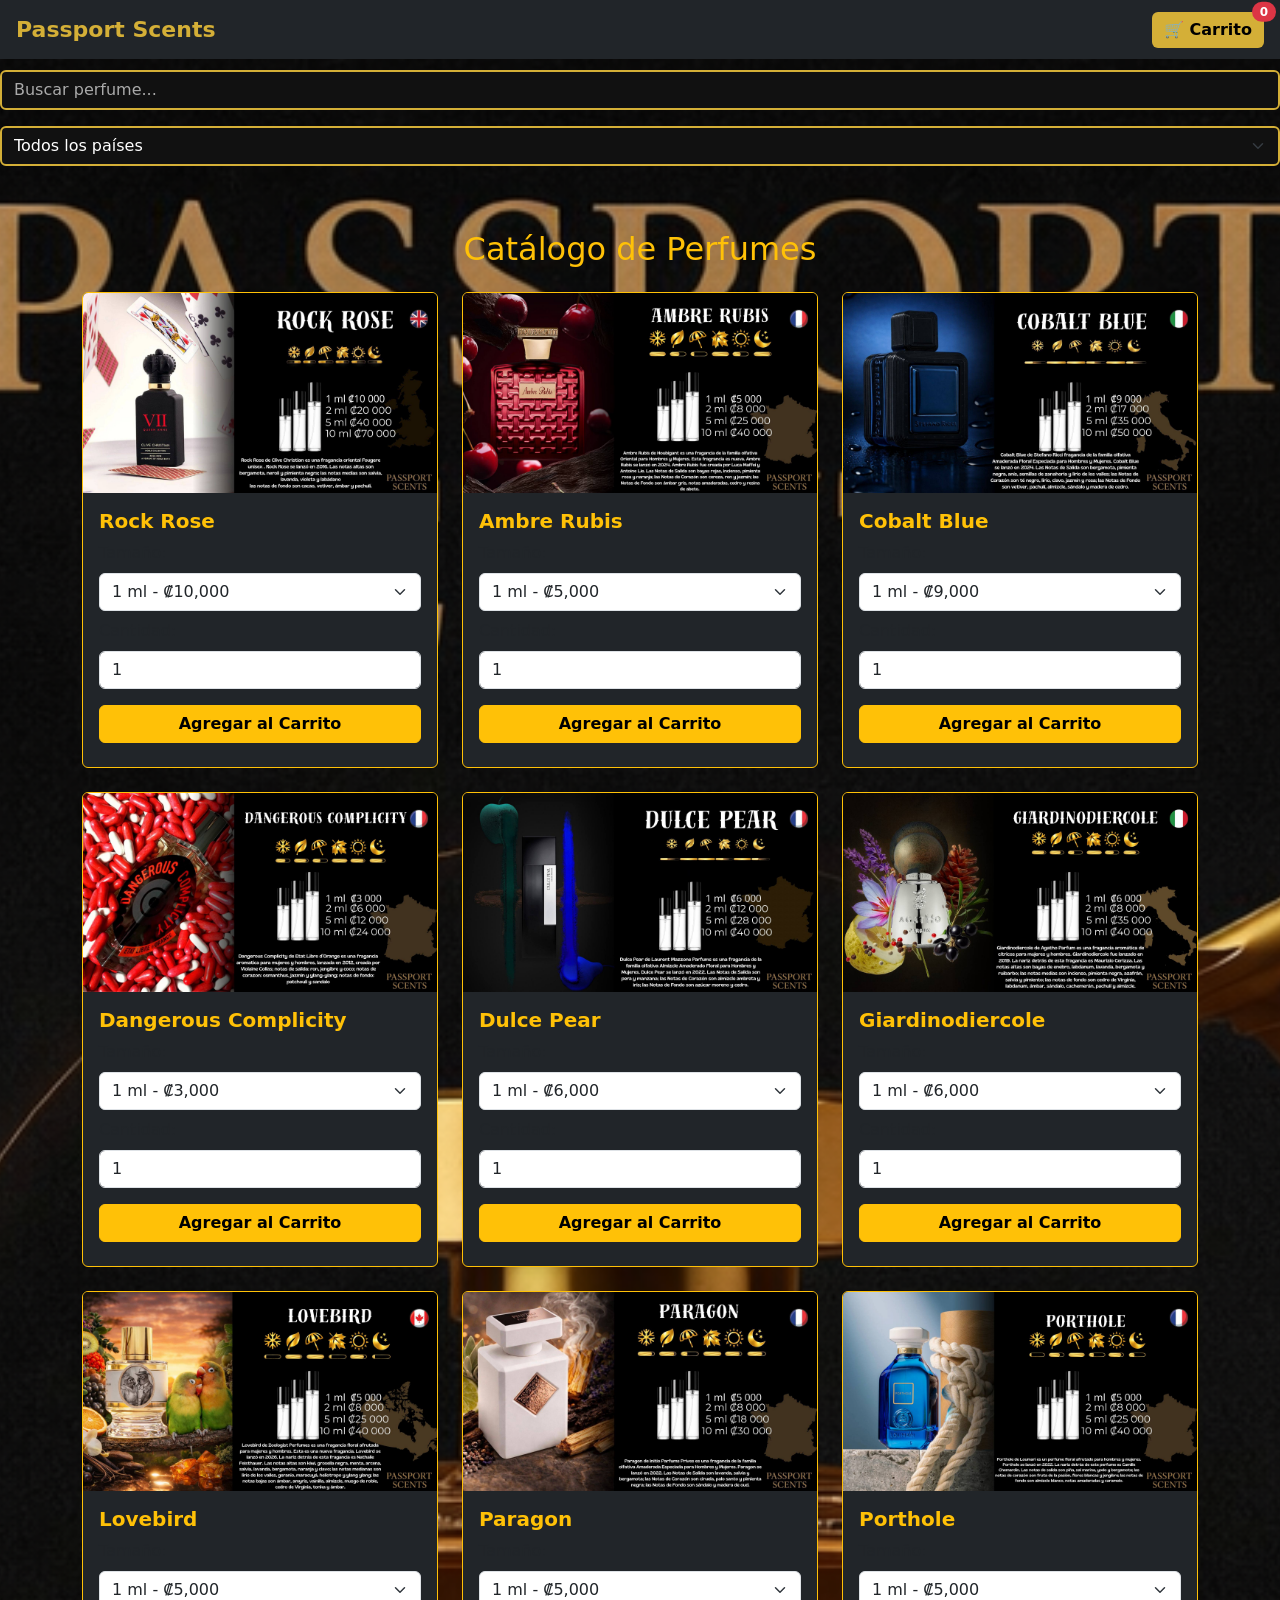
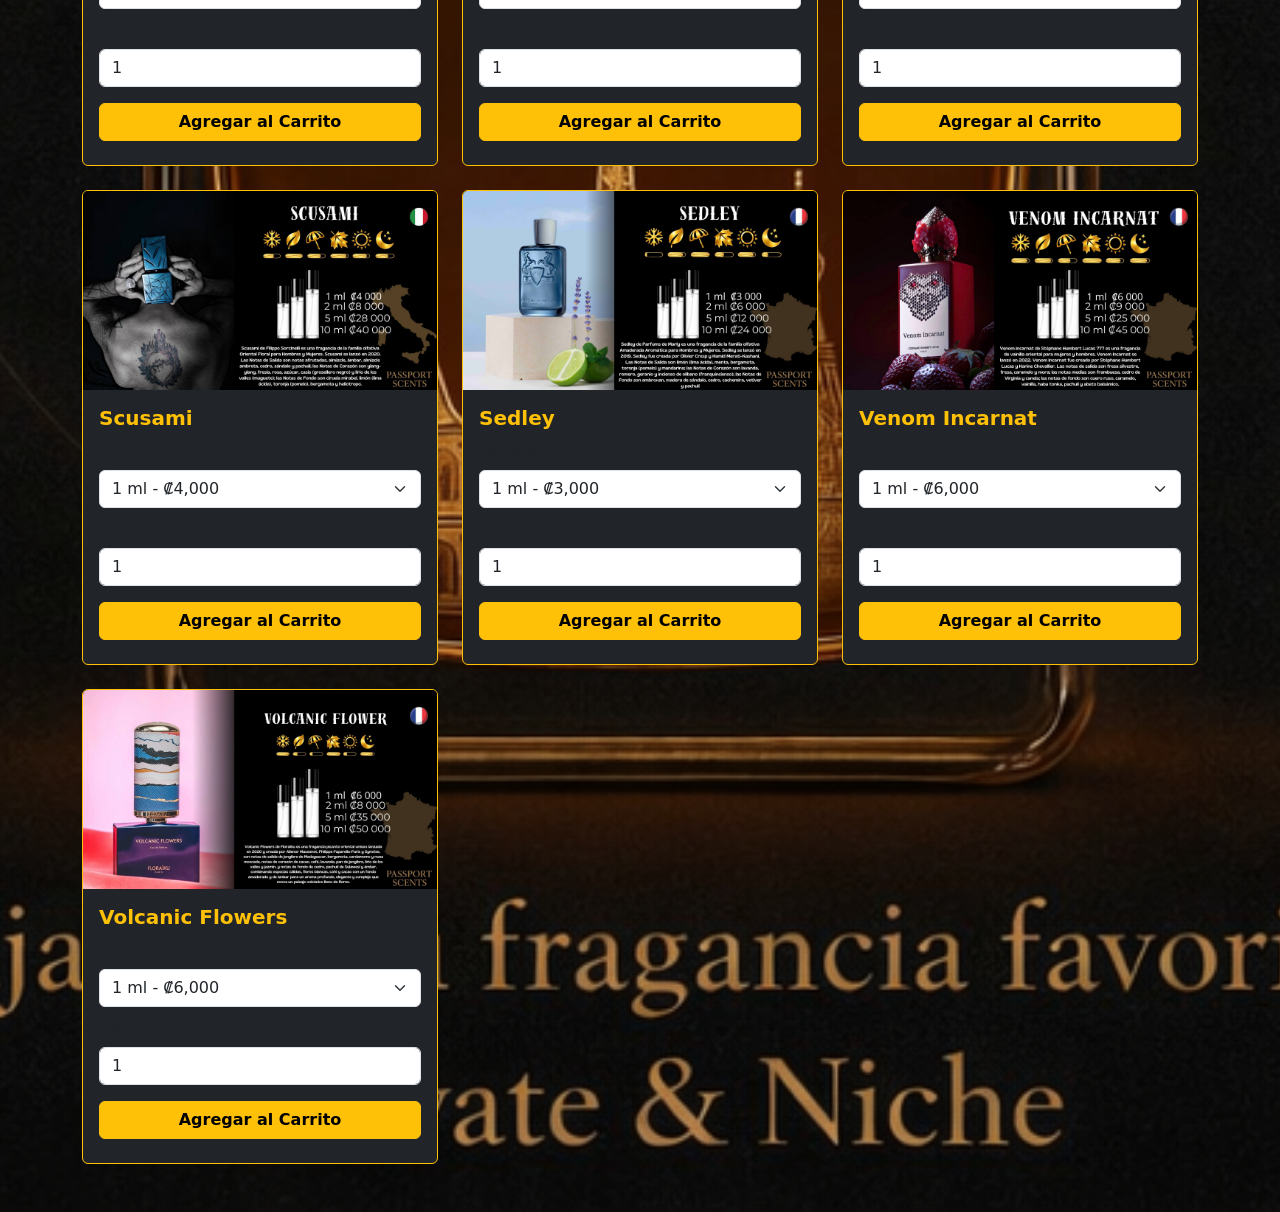
==== views/catalogo.html @ e74102a9 "Actualizacion para verificar funcionalidad" ====
<!DOCTYPE html>
<html lang="es">
<head>
  <meta charset="UTF-8">
  <meta name="viewport" content="width=device-width, initial-scale=1.0">
  <title>Catálogo - Passport Scents</title>
  <link href="https://cdn.jsdelivr.net/npm/bootstrap@5.3.2/dist/css/bootstrap.min.css" rel="stylesheet">
  <link rel="stylesheet" href="../res/css/style.css">
</head>
<body class="bg-dark text-light">

  <!-- Navbar -->
<nav class="navbar navbar-dark bg-dark fixed-top px-3">
  <a class="navbar-brand text-gold-catalogo fw-bold" href="..//index.html">Passport Scents</a>
  <a href="carrito.html" id="btnCarrito" 
   class="btn btn-gold position-relative">
  🛒 <span>Carrito</span>
  <span id="contadorCarrito" 
        class="position-absolute top-0 start-100 translate-middle badge rounded-pill bg-danger">
    0
  </span>
</a>
</nav>
<div style="margin-top:70px"></div>

<!-- Espacio para que el nav no tape el contenido -->
<div style="margin-top:70px"></div>

<!-- Espacio para que el nav no tape el contenido -->
<div style="margin-top:70px"></div>

<!-- Barra de búsqueda -->
<input type="text" id="buscador" class="form-control mb-3" placeholder="Buscar perfume...">

<!-- Selector de país -->
<select id="filtroPais" class="form-select mb-3">
  <option value="todos">Todos los países</option>
  <option value="Francia">Francia</option>
  <option value="Italia">Italia</option>
  <option value="Canadá">Canadá</option>
  <option value="Reino Unido">Reino Unido</option>
</select>

  <!-- Catálogo -->
  <div class="container py-5">
    <h2 class="text-center text-warning mb-4">Catálogo de Perfumes</h2>
    <div class="row g-4">

      <!-- Rock Rose -->

     <div class="col-12 col-md-6 col-lg-4">
  <div class="card bg-dark border-warning h-100"
       data-nombre="Rock Rose"
       data-pais="Reino Unido"
       data-notas="Oriental Fougere">

    <!-- Imagen clickeable -->
    <img src="../img/detallada/Rock Rose.jpg" 
         class="card-img-top cursor-pointer" 
         alt="Rock Rose"
         data-bs-toggle="modal" 
         data-bs-target="#imagenModal1">

    <div class="card-body">
      <h5 class="card-title text-warning fw-bold">Rock Rose</h5>

      <!-- Ficha rápida -->
      <label for="sizerockrose" class="form-label">Tamaño:</label>
      <select id="sizerockrose" class="form-select mb-2">
      <option value="1ml">1 ml - ₡10,000</option>
      <option value="2ml">2 ml - ₡20,000</option>
      <option value="5ml">5 ml - ₡40,000</option>
      <option value="10ml">10 ml - ₡70,000</option>
    </select>

    <label for="cantidadrockrose" class="form-label">Cantidad:</label>
    <input type="number" id="cantidadrockrose" class="form-control mb-3" min="1" value="1">

    <button class="btn btn-warning w-100 fw-bold mb-2" onclick="agregarAlCarrito('Rock Rose', this)">
      Agregar al Carrito
    </button>

    </div>
  </div>
</div>

<!-- Modal fullscreen solo con imagen -->
<div class="modal fade" id="imagenModal1" tabindex="-1">
  <div class="modal-dialog modal-fullscreen">
    <div class="modal-content bg-dark">
      <div class="modal-body p-0 d-flex justify-content-center align-items-center">
        <img src="../img/detallada/Rock Rose.jpg" class="img-fluid fullscreen-img" alt="Rock Rose">
      </div>
      <button type="button" class="btn-close btn-close-white position-absolute top-0 end-0 m-3" data-bs-dismiss="modal"></button>
    </div>
  </div>
</div>


<!-- Ambre Rubis -->
    <div class="col-12 col-md-6 col-lg-4">
  <div class="card bg-dark border-warning h-100"
       data-nombre="Ambre Rubis"
       data-pais="Francia"
       data-notas="Oriental">

    <!-- Imagen clickeable -->
    <img src="../img/detallada/Amber Rubis.jpg" 
         class="card-img-top cursor-pointer" 
         alt="Ambre Rubis"
         data-bs-toggle="modal" 
         data-bs-target="#imagenModal2">

    <div class="card-body">
      <h5 class="card-title text-warning fw-bold">Ambre Rubis</h5>

      <!-- Ficha rápida -->
      <label for="sizeambrerubis" class="form-label">Tamaño:</label>
      <select id="sizeambrerubis" class="form-select mb-2">
        <option value="1ml">1 ml - ₡5,000</option>
        <option value="2ml">2 ml - ₡8,000</option>
        <option value="5ml">5 ml - ₡25,000</option>
        <option value="10ml">10 ml - ₡40,000</option>
      </select>

      <label for="cantidadambrerubis" class="form-label">Cantidad:</label>
      <input type="number" id="cantidadambrerubis" class="form-control mb-3" min="1" value="1">

      <button class="btn btn-warning w-100 fw-bold mb-2" onclick="agregarAlCarrito('Ambre Rubis', this)">
        Agregar al Carrito
      </button>
    </div>
  </div>
</div>

<!-- Modal fullscreen solo con imagen -->
<div class="modal fade" id="imagenModal2" tabindex="-1">
  <div class="modal-dialog modal-fullscreen">
    <div class="modal-content bg-dark">
      <div class="modal-body p-0 d-flex justify-content-center align-items-center">
        <img src="../img/detallada/Amber Rubis.jpg" class="img-fluid fullscreen-img" alt="Ambre Rubis">
      </div>
      <button type="button" class="btn-close btn-close-white position-absolute top-0 end-0 m-3" data-bs-dismiss="modal"></button>
    </div>
  </div>
</div>

<!-- Cobalt Blue -->
<div class="col-12 col-md-6 col-lg-4">
  <div class="card bg-dark border-warning h-100"
       data-nombre="Cobalt Blue"
       data-pais="Italia"
       data-notas="Amaderada Floral Especiada">

    <!-- Imagen clickeable -->
    <img src="..//img/detallada/Cobalt Blue.jpg" 
         class="card-img-top cursor-pointer" 
         alt="Cobalt Blue"
         data-bs-toggle="modal" 
         data-bs-target="#imagenModal3">

    <div class="card-body">
      <h5 class="card-title text-warning fw-bold">Cobalt Blue</h5>

      <!-- Ficha rápida -->
      <label for="sizecobaltblue" class="form-label">Tamaño:</label>
      <select id="sizecobaltblue" class="form-select mb-2">
        <option value="1ml">1 ml - ₡9,000</option>
        <option value="2ml">2 ml - ₡17,000</option>
        <option value="5ml">5 ml - ₡35,000</option>
        <option value="10ml">10 ml - ₡50,000</option>
      </select>

      <label for="cantidadcobaltblue" class="form-label">Cantidad:</label>
      <input type="number" id="cantidadcobaltblue" class="form-control mb-3" min="1" value="1">

      <button class="btn btn-warning w-100 fw-bold mb-2" onclick="agregarAlCarrito('Cobalt Blue', this)">
        Agregar al Carrito
      </button>
    </div>
  </div>
</div>

<!-- Modal fullscreen solo con imagen -->
<div class="modal fade" id="imagenModal3" tabindex="-1">
  <div class="modal-dialog modal-fullscreen">
    <div class="modal-content bg-dark">
      <div class="modal-body p-0 d-flex justify-content-center align-items-center">
        <img src="..//img/detallada/Cobalt Blue.jpg" class="img-fluid fullscreen-img" alt="Cobalt Blue">
      </div>
      <button type="button" class="btn-close btn-close-white position-absolute top-0 end-0 m-3" data-bs-dismiss="modal"></button>
    </div>
  </div>
</div>

<!-- Dangerous -->
<div class="col-12 col-md-6 col-lg-4">
  <div class="card bg-dark border-warning h-100"
       data-nombre="Dangerous Complicity"
       data-pais="Francia"
       data-notas="Aromática">

    <!-- Imagen clickeable -->
    <img src="..//img/detallada/Dangerous Complicity.jpg" 
         class="card-img-top cursor-pointer" 
         alt="Dangerous Complicity"
         data-bs-toggle="modal" 
         data-bs-target="#imagenModal4">

    <div class="card-body">
      <h5 class="card-title text-warning fw-bold">Dangerous Complicity</h5>

      <!-- Ficha rápida -->
      <label for="sizedangerouscomplicity" class="form-label">Tamaño:</label>
      <select id="sizedangerouscomplicity" class="form-select mb-2">
        <option value="1ml">1 ml - ₡3,000</option>
        <option value="2ml">2 ml - ₡6,000</option>
        <option value="5ml">5 ml - ₡12,000</option>
        <option value="10ml">10 ml - ₡24,000</option>
      </select>

      <label for="cantidaddangerouscomplicity" class="form-label">Cantidad:</label>
      <input type="number" id="cantidaddangerouscomplicity" class="form-control mb-3" min="1" value="1">

      <button class="btn btn-warning w-100 fw-bold mb-2" onclick="agregarAlCarrito('Dangerous Complicity', this)">
        Agregar al Carrito
      </button>
    </div>
  </div>
</div>

<!-- Modal fullscreen solo con imagen -->
<div class="modal fade" id="imagenModal4" tabindex="-1">
  <div class="modal-dialog modal-fullscreen">
    <div class="modal-content bg-dark">
      <div class="modal-body p-0 d-flex justify-content-center align-items-center">
        <img src="..//img/detallada/Dangerous Complicity.jpg" class="img-fluid fullscreen-img" alt="Dangerous Complicity">
      </div>
      <button type="button" class="btn-close btn-close-white position-absolute top-0 end-0 m-3" data-bs-dismiss="modal"></button>
    </div>
  </div>
</div>

<!-- Dulce Pear -->

  <div class="col-12 col-md-6 col-lg-4">
  <div class="card bg-dark border-warning h-100"
       data-nombre="Dulce Pear"
       data-pais="Francia"
       data-notas="Almizcle Amaderado Floral">

    <!-- Imagen clickeable -->
    <img src="..//img/detallada/Dulce Pear.jpg" 
         class="card-img-top cursor-pointer" 
         alt="Dulce Pear"
         data-bs-toggle="modal" 
         data-bs-target="#imagenModal5">

    <div class="card-body">
      <h5 class="card-title text-warning fw-bold">Dulce Pear</h5>

      <!-- Ficha rápida -->
      <label for="sizedulcepear" class="form-label">Tamaño:</label>
      <select id="sizedulcepear" class="form-select mb-2">
        <option value="1ml">1 ml - ₡6,000</option>
        <option value="2ml">2 ml - ₡12,000</option>
        <option value="5ml">5 ml - ₡28,000</option>
        <option value="10ml">10 ml - ₡40,000</option>
      </select>

      <label for="cantidaddulcepear" class="form-label">Cantidad:</label>
      <input type="number" id="cantidaddulcepear" class="form-control mb-3" min="1" value="1">

      <button class="btn btn-warning w-100 fw-bold mb-2" onclick="agregarAlCarrito('Dulce Pear', this)">
        Agregar al Carrito
      </button>
    </div>
  </div>
</div>

<!-- Modal fullscreen solo con imagen -->
<div class="modal fade" id="imagenModal5" tabindex="-1">
  <div class="modal-dialog modal-fullscreen">
    <div class="modal-content bg-dark">
      <div class="modal-body p-0 d-flex justify-content-center align-items-center">
        <img src="..//img/detallada/Dulce Pear.jpg" class="img-fluid fullscreen-img" alt="Dulce Pear">
      </div>
      <button type="button" class="btn-close btn-close-white position-absolute top-0 end-0 m-3" data-bs-dismiss="modal"></button>
    </div>
  </div>
</div>

<!-- Giardinodiercole -->

<div class="col-12 col-md-6 col-lg-4">
  <div class="card bg-dark border-warning h-100"
       data-nombre="Giardinodiercole"
       data-pais="Italia"
       data-notas="Aromática Cítrica">

    <!-- Imagen clickeable -->
    <img src="..//img/detallada/Giardinodiercole.jpg" 
         class="card-img-top cursor-pointer" 
         alt="Giardinodiercole"
         data-bs-toggle="modal" 
         data-bs-target="#imagenModal6">

    <div class="card-body">
      <h5 class="card-title text-warning fw-bold">Giardinodiercole</h5>

      <!-- Ficha rápida -->
      <label for="sizegiardinodiercole" class="form-label">Tamaño:</label>
      <select id="sizegiardinodiercole" class="form-select mb-2">
        <option value="1ml">1 ml - ₡6,000</option>
        <option value="2ml">2 ml - ₡8,000</option>
        <option value="5ml">5 ml - ₡35,000</option>
        <option value="10ml">10 ml - ₡40,000</option>
      </select>

      <label for="cantidadgiardinodiercole" class="form-label">Cantidad:</label>
      <input type="number" id="cantidadgiardinodiercole" class="form-control mb-3" min="1" value="1">

      <button class="btn btn-warning w-100 fw-bold mb-2" onclick="agregarAlCarrito('Giardinodiercole', this)">
        Agregar al Carrito
      </button>
    </div>
  </div>
</div>

<!-- Modal fullscreen solo con imagen -->
<div class="modal fade" id="imagenModal6" tabindex="-1">
  <div class="modal-dialog modal-fullscreen">
    <div class="modal-content bg-dark">
      <div class="modal-body p-0 d-flex justify-content-center align-items-center">
        <img src="..//img/detallada/Giardinodiercole.jpg" class="img-fluid fullscreen-img" alt="Giardinodiercole">
      </div>
      <button type="button" class="btn-close btn-close-white position-absolute top-0 end-0 m-3" data-bs-dismiss="modal"></button>
    </div>
  </div>
</div>


<!-- Lovebird -->
<div class="col-12 col-md-6 col-lg-4">
  <div class="card bg-dark border-warning h-100"
       data-nombre="Lovebird"
       data-pais="Canadá"
       data-notas="Floral Afrutada">

    <!-- Imagen clickeable -->
    <img src="../img/detallada/Lovebird.jpg" 
         class="card-img-top cursor-pointer" 
         alt="Lovebird"
         data-bs-toggle="modal" 
         data-bs-target="#imagenModal7">

    <div class="card-body">
      <h5 class="card-title text-warning fw-bold">Lovebird</h5>

      <!-- Ficha rápida -->
      <label for="sizelovebird" class="form-label">Tamaño:</label>
      <select id="sizelovebird" class="form-select mb-2">
        <option value="1ml">1 ml - ₡5,000</option>
        <option value="2ml">2 ml - ₡8,000</option>
        <option value="5ml">5 ml - ₡25,000</option>
        <option value="10ml">10 ml - ₡40,000</option>
      </select>

      <label for="cantidadlovebird" class="form-label">Cantidad:</label>
      <input type="number" id="cantidadlovebird" class="form-control mb-3" min="1" value="1">

      <button class="btn btn-warning w-100 fw-bold mb-2" onclick="agregarAlCarrito('Lovebird', this)">
        Agregar al Carrito
      </button>
    </div>
  </div>
</div>

<!-- Modal fullscreen solo con imagen -->
<div class="modal fade" id="imagenModal7" tabindex="-1">
  <div class="modal-dialog modal-fullscreen">
    <div class="modal-content bg-dark">
      <div class="modal-body p-0 d-flex justify-content-center align-items-center">
        <img src="../img/detallada/Lovebird.jpg" class="img-fluid fullscreen-img" alt="Lovebird">
      </div>
      <button type="button" class="btn-close btn-close-white position-absolute top-0 end-0 m-3" data-bs-dismiss="modal"></button>
    </div>
  </div>
</div>

<!-- Paragon -->

<div class="col-12 col-md-6 col-lg-4">
  <div class="card bg-dark border-warning h-100"
       data-nombre="Paragon"
       data-pais="Francia"
       data-notas="Amaderada Especiada">

    <!-- Imagen clickeable -->
    <img src="../img/detallada/Paragon.jpg" 
         class="card-img-top cursor-pointer" 
         alt="Paragon"
         data-bs-toggle="modal" 
         data-bs-target="#imagenModal8">

    <div class="card-body">
      <h5 class="card-title text-warning fw-bold">Paragon</h5>

      <!-- Ficha rápida -->
      <label for="sizeparagon" class="form-label">Tamaño:</label>
      <select id="sizeparagon" class="form-select mb-2">
        <option value="1ml">1 ml - ₡5,000</option>
        <option value="2ml">2 ml - ₡8,000</option>
        <option value="5ml">5 ml - ₡18,000</option>
        <option value="10ml">10 ml - ₡30,000</option>
      </select>

      <label for="cantidadparagon" class="form-label">Cantidad:</label>
      <input type="number" id="cantidadparagon" class="form-control mb-3" min="1" value="1">

      <button class="btn btn-warning w-100 fw-bold mb-2" onclick="agregarAlCarrito('Paragon', this)">
        Agregar al Carrito
      </button>
    </div>
  </div>
</div>

<!-- Modal fullscreen solo con imagen -->
<div class="modal fade" id="imagenModal8" tabindex="-1">
  <div class="modal-dialog modal-fullscreen">
    <div class="modal-content bg-dark">
      <div class="modal-body p-0 d-flex justify-content-center align-items-center">
        <img src="../img/detallada/Paragon.jpg" class="img-fluid fullscreen-img" alt="Paragon">
      </div>
      <button type="button" class="btn-close btn-close-white position-absolute top-0 end-0 m-3" data-bs-dismiss="modal"></button>
    </div>
  </div>
</div>

<!-- Porthole -->
<div class="col-12 col-md-6 col-lg-4">
  <div class="card bg-dark border-warning h-100"
       data-nombre="Porthole"
       data-pais="Francia"
       data-notas="Floral Afrutado">

    <!-- Imagen clickeable -->
    <img src="../img/detallada/Porthole.jpg" 
         class="card-img-top cursor-pointer" 
         alt="Porthole"
         data-bs-toggle="modal" 
         data-bs-target="#imagenModal9">

    <div class="card-body">
      <h5 class="card-title text-warning fw-bold">Porthole</h5>

      <!-- Ficha rápida -->
      <label for="sizeporthole" class="form-label">Tamaño:</label>
      <select id="sizeporthole" class="form-select mb-2">
        <option value="1ml">1 ml - ₡5,000</option>
        <option value="2ml">2 ml - ₡8,000</option>
        <option value="5ml">5 ml - ₡25,000</option>
        <option value="10ml">10 ml - ₡40,000</option>
      </select>

      <label for="cantidadporthole" class="form-label">Cantidad:</label>
      <input type="number" id="cantidadporthole" class="form-control mb-3" min="1" value="1">

      <button class="btn btn-warning w-100 fw-bold mb-2" onclick="agregarAlCarrito('Porthole', this)">
        Agregar al Carrito
      </button>
    </div>
  </div>
</div>

<!-- Modal fullscreen solo con imagen -->
<div class="modal fade" id="imagenModal9" tabindex="-1">
  <div class="modal-dialog modal-fullscreen">
    <div class="modal-content bg-dark">
      <div class="modal-body p-0 d-flex justify-content-center align-items-center">
        <img src="../img/detallada/Porthole.jpg" class="img-fluid fullscreen-img" alt="Porthole">
      </div>
      <button type="button" class="btn-close btn-close-white position-absolute top-0 end-0 m-3" data-bs-dismiss="modal"></button>
    </div>
  </div>
</div>

<!-- Scusami -->
<div class="col-12 col-md-6 col-lg-4">
  <div class="card bg-dark border-warning h-100"
       data-nombre="Scusami"
       data-pais="Italia"
       data-notas="Oriental Floral">

    <!-- Imagen clickeable -->
    <img src="../img/detallada/Scusami.jpg" 
         class="card-img-top cursor-pointer" 
         alt="Scusami"
         data-bs-toggle="modal" 
         data-bs-target="#imagenModal10">

    <div class="card-body">
      <h5 class="card-title text-warning fw-bold">Scusami</h5>

      <!-- Ficha rápida -->
      <label for="sizescusami" class="form-label">Tamaño:</label>
      <select id="sizescusami" class="form-select mb-2">
        <option value="1ml">1 ml - ₡4,000</option>
        <option value="2ml">2 ml - ₡8,000</option>
        <option value="5ml">5 ml - ₡28,000</option>
        <option value="10ml">10 ml - ₡40,000</option>
      </select>

      <label for="cantidadscusami" class="form-label">Cantidad:</label>
      <input type="number" id="cantidadscusami" class="form-control mb-3" min="1" value="1">

      <button class="btn btn-warning w-100 fw-bold mb-2" onclick="agregarAlCarrito('Scusami', this)">
        Agregar al Carrito
      </button>
    </div>
  </div>
</div>

<!-- Modal fullscreen solo con imagen -->
<div class="modal fade" id="imagenModal10" tabindex="-1">
  <div class="modal-dialog modal-fullscreen">
    <div class="modal-content bg-dark">
      <div class="modal-body p-0 d-flex justify-content-center align-items-center">
        <img src="../img/detallada/Scusami.jpg" class="img-fluid fullscreen-img" alt="Scusami">
      </div>
      <button type="button" class="btn-close btn-close-white position-absolute top-0 end-0 m-3" data-bs-dismiss="modal"></button>
    </div>
  </div>
</div>

<!-- Sedley -->
<div class="col-12 col-md-6 col-lg-4">
  <div class="card bg-dark border-warning h-100"
       data-nombre="Sedley"
       data-pais="Francia"
       data-notas="Amaderada Aromática">

    <!-- Imagen clickeable -->
    <img src="../img/detallada/Sedley.jpg" 
         class="card-img-top cursor-pointer" 
         alt="Sedley"
         data-bs-toggle="modal" 
         data-bs-target="#imagenModal11">

    <div class="card-body">
      <h5 class="card-title text-warning fw-bold">Sedley</h5>

      <!-- Ficha rápida -->
      <label for="sizesedley" class="form-label">Tamaño:</label>
      <select id="sizesedley" class="form-select mb-2">
        <option value="1ml">1 ml - ₡3,000</option>
        <option value="2ml">2 ml - ₡6,000</option>
        <option value="5ml">5 ml - ₡12,000</option>
        <option value="10ml">10 ml - ₡24,000</option>
      </select>

      <label for="cantidadsedley" class="form-label">Cantidad:</label>
      <input type="number" id="cantidadsedley" class="form-control mb-3" min="1" value="1">

      <button class="btn btn-warning w-100 fw-bold mb-2" onclick="agregarAlCarrito('Sedley', this)">
        Agregar al Carrito
      </button>
    </div>
  </div>
</div>

<!-- Modal fullscreen solo con imagen -->
<div class="modal fade" id="imagenModal11" tabindex="-1">
  <div class="modal-dialog modal-fullscreen">
    <div class="modal-content bg-dark">
      <div class="modal-body p-0 d-flex justify-content-center align-items-center">
        <img src="../img/detallada/Sedley.jpg" class="img-fluid fullscreen-img" alt="Sedley">
      </div>
      <button type="button" class="btn-close btn-close-white position-absolute top-0 end-0 m-3" data-bs-dismiss="modal"></button>
    </div>
  </div>
</div>

<!--Venom Incarnat  -->
<div class="col-12 col-md-6 col-lg-4">
  <div class="card bg-dark border-warning h-100"
       data-nombre="Venom Incarnat"
       data-pais="Francia"
       data-notas="Vainilla Oriental">

    <!-- Imagen clickeable -->
    <img src="../img/detallada/Venom Incarnat.jpg" 
         class="card-img-top cursor-pointer" 
         alt="Venom Incarnat"
         data-bs-toggle="modal" 
         data-bs-target="#imagenModal12">

    <div class="card-body">
      <h5 class="card-title text-warning fw-bold">Venom Incarnat</h5>

      <!-- Ficha rápida -->
      <label for="sizevenomincarnat" class="form-label">Tamaño:</label>
      <select id="sizevenomincarnat" class="form-select mb-2">
        <option value="1ml">1 ml - ₡6,000</option>
        <option value="2ml">2 ml - ₡9,000</option>
        <option value="5ml">5 ml - ₡25,000</option>
        <option value="10ml">10 ml - ₡45,000</option>
      </select>

      <label for="cantidadvenomincarnat" class="form-label">Cantidad:</label>
      <input type="number" id="cantidadvenomincarnat" class="form-control mb-3" min="1" value="1">

      <button class="btn btn-warning w-100 fw-bold mb-2" onclick="agregarAlCarrito('Venom Incarnat', this)">
        Agregar al Carrito
      </button>
    </div>
  </div>
</div>

<!-- Modal fullscreen solo con imagen -->
<div class="modal fade" id="imagenModal12" tabindex="-1">
  <div class="modal-dialog modal-fullscreen">
    <div class="modal-content bg-dark">
      <div class="modal-body p-0 d-flex justify-content-center align-items-center">
        <img src="../img/detallada/Venom Incarnat.jpg" class="img-fluid fullscreen-img" alt="Venom Incarnat">
      </div>
      <button type="button" class="btn-close btn-close-white position-absolute top-0 end-0 m-3" data-bs-dismiss="modal"></button>
    </div>
  </div>
</div>

<!-- Volcanic Flowers -->
<div class="col-12 col-md-6 col-lg-4">
  <div class="card bg-dark border-warning h-100"
       data-nombre="Volcanic Flowers"
       data-pais="Francia"
       data-notas="Picante Oriental">

    <!-- Imagen clickeable -->
    <img src="../img/detallada/Volcanic Flower.jpg" 
         class="card-img-top cursor-pointer" 
         alt="Volcanic Flowers"
         data-bs-toggle="modal" 
         data-bs-target="#imagenModal13">

    <div class="card-body">
      <h5 class="card-title text-warning fw-bold">Volcanic Flowers</h5>

      <!-- Ficha rápida -->
      <label for="sizevolcanicflowers" class="form-label">Tamaño:</label>
      <select id="sizevolcanicflowers" class="form-select mb-2">
        <option value="1ml">1 ml - ₡6,000</option>
        <option value="2ml">2 ml - ₡8,000</option>
        <option value="5ml">5 ml - ₡35,000</option>
        <option value="10ml">10 ml - ₡50,000</option>
      </select>

      <label for="cantidadvolcanicflowers" class="form-label">Cantidad:</label>
      <input type="number" id="cantidadvolcanicflowers" class="form-control mb-3" min="1" value="1">

      <button class="btn btn-warning w-100 fw-bold mb-2" onclick="agregarAlCarrito('Volcanic Flowers', this)">
        Agregar al Carrito
      </button>
    </div>
  </div>
</div>

<!-- Modal fullscreen solo con imagen -->
<div class="modal fade" id="imagenModal13" tabindex="-1">
  <div class="modal-dialog modal-fullscreen">
    <div class="modal-content bg-dark">
      <div class="modal-body p-0 d-flex justify-content-center align-items-center">
        <img src="../img/detallada/Volcanic Flower.jpg" class="img-fluid fullscreen-img" alt="Volcanic Flowers">
      </div>
      <button type="button" class="btn-close btn-close-white position-absolute top-0 end-0 m-3" data-bs-dismiss="modal"></button>
    </div>
  </div>
</div>



<!-- //fin de contenedor -->
    </div>
  </div>

 


  <script src="https://cdn.jsdelivr.net/npm/bootstrap@5.3.2/dist/js/bootstrap.bundle.min.js"></script>
  <script src="..//res/js/catalogo.js"></script>
  

</body>
</html>
---- res/css/style.css ----
body {
  background: url("../../img/logo_vertical.png") no-repeat center center fixed;
  background-size:cover;
  background-color: #111111f8; /* relleno elegante */
  background-attachment: scroll;
}

@media (min-width: 768px) {
  body {
    background: url("../../img/logo_ancho.png") no-repeat center center fixed;
    background-size: cover;
    background-attachment: scroll;
  }
}
.texto{
  color: #fff;
}
/* Contenedor central */
    .overlay {
      background-color: rgba(0,0,0,0.6);
      padding: 30px;
      border-radius: 12px;
      text-align: center;
      overflow: hidden;
    }

    .text-gold {
  color: #d4af37;
  font-family: 'Playfair Display', serif;
  font-size: 2.5rem;
  font-weight: 700;
  position: relative;
  display: inline-block;
  overflow: hidden; /* 🔑 asegura que el brillo quede dentro del texto */
}

.text-gold::after {
  content: "";
  position: absolute;
  top: 0;
  left: -100%;
  width: 100%;
  height: 100%;
  background: linear-gradient(120deg, transparent, rgba(255,255,255,0.6), transparent);
  animation: shine 3s infinite;
}

    @keyframes shine {
      0% { left: -100%; }
      50% { left: 100%; }
      100% { left: 100%; }
    }

    /* Botón dorado */
    .btn-gold {
      background-color: #d4af37;
      color: #000;
      font-weight: bold;
      border: none;
      transition: all 0.3s ease;
    }

    .btn-gold:hover {
      background-color: #b9972f;
      color: #fff;
      transform: scale(1.05);
    }

    /* Animación fade-in */
    @keyframes fadeIn {
      from { opacity: 0; transform: translateY(20px); }
      to { opacity: 1; transform: translateY(0); }
    }




             /*                   CATALOGO                                */


.card {
  transition: transform 0.3s ease, box-shadow 0.3s ease;
}
.card:hover {
  transform: scale(1.05);
  box-shadow: 0 0 15px #d4af37;
}
.cursor-pointer {
  cursor: pointer;
}

.fullscreen-img {
  max-width: 100%;
  max-height: 100vh;
  object-fit: contain; /* nunca se corta, se adapta */
}
.modal-content {
  background-color: #000;
}
.modal-body img {
  object-fit: contain;
  max-height: 100vh;
}

#buscador, #filtroPais {
  border: 2px solid #d4af37;
  background-color: #111;
  color: #fff;
}
#buscador::placeholder {
  color: #aaa;
}
.text-gold-catalogo{
  color: #d4af37;
  font-weight: bold;
  font-size: 22px;
}
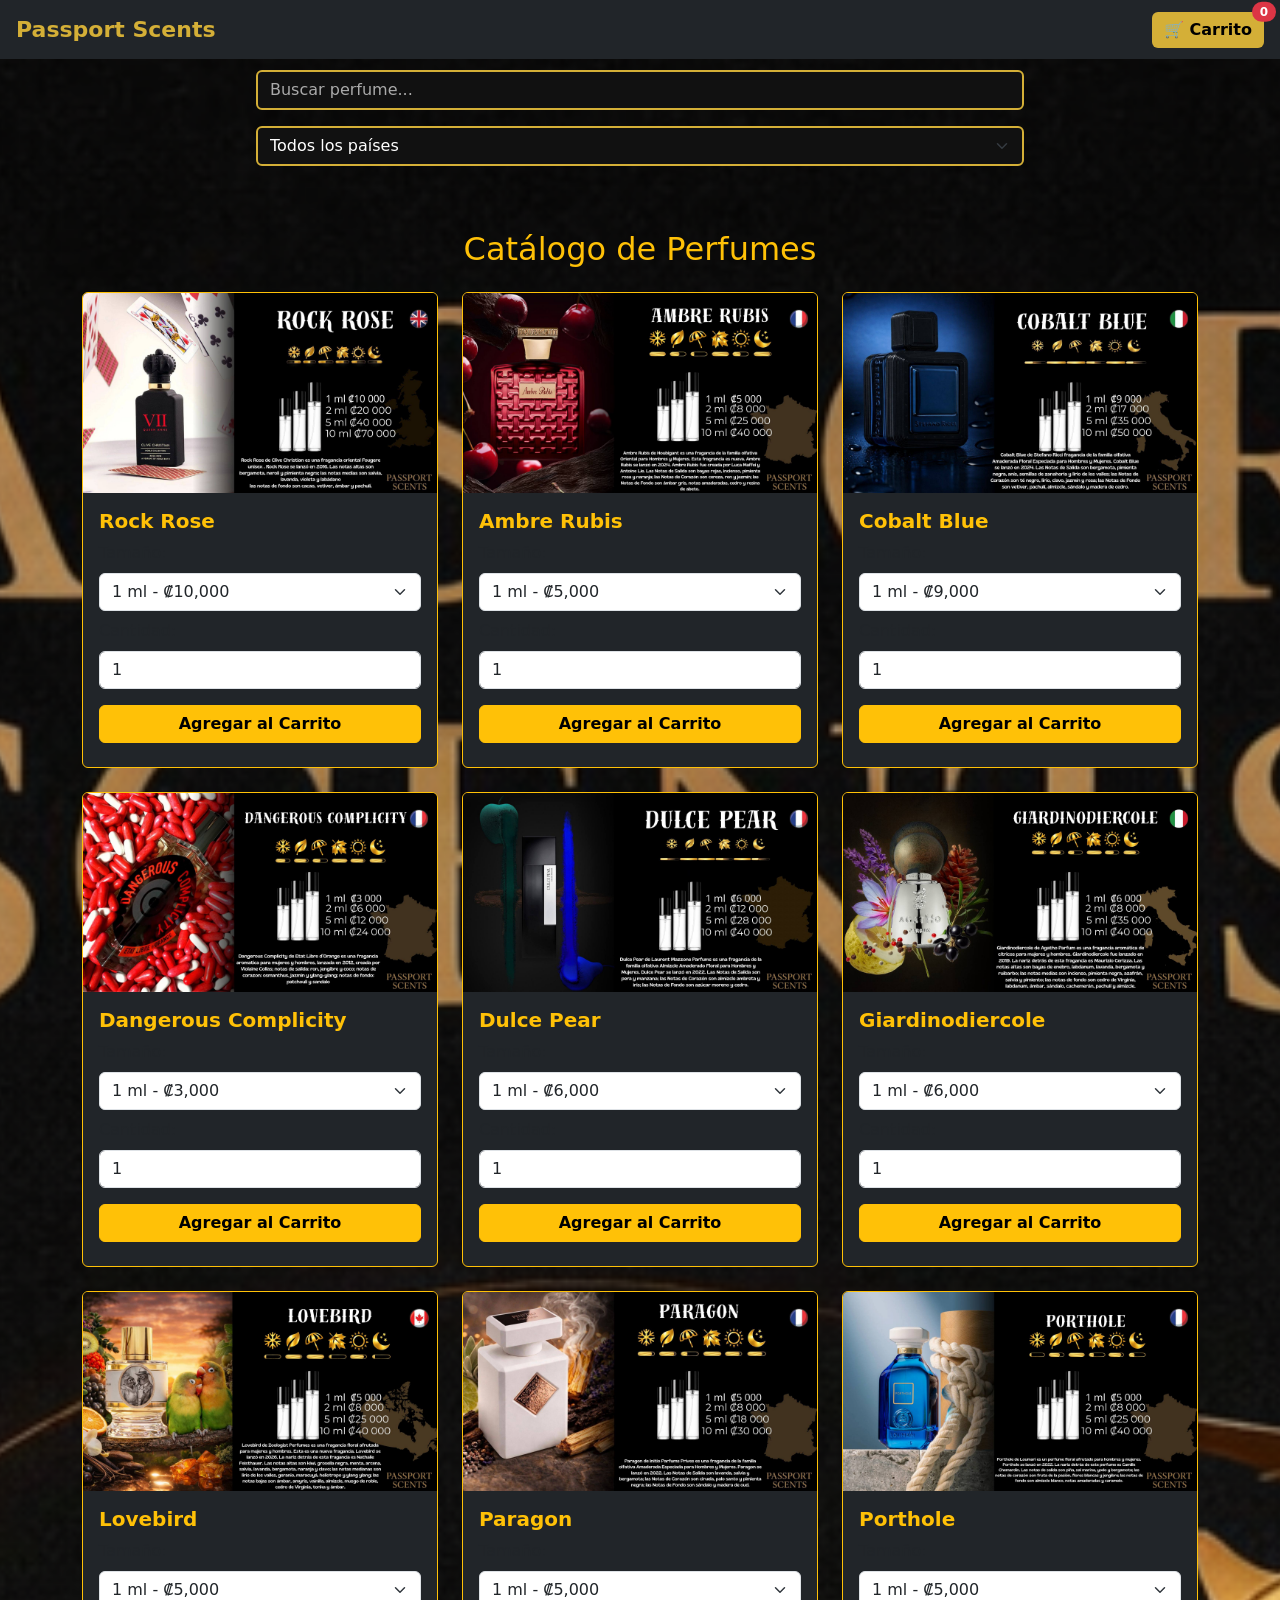
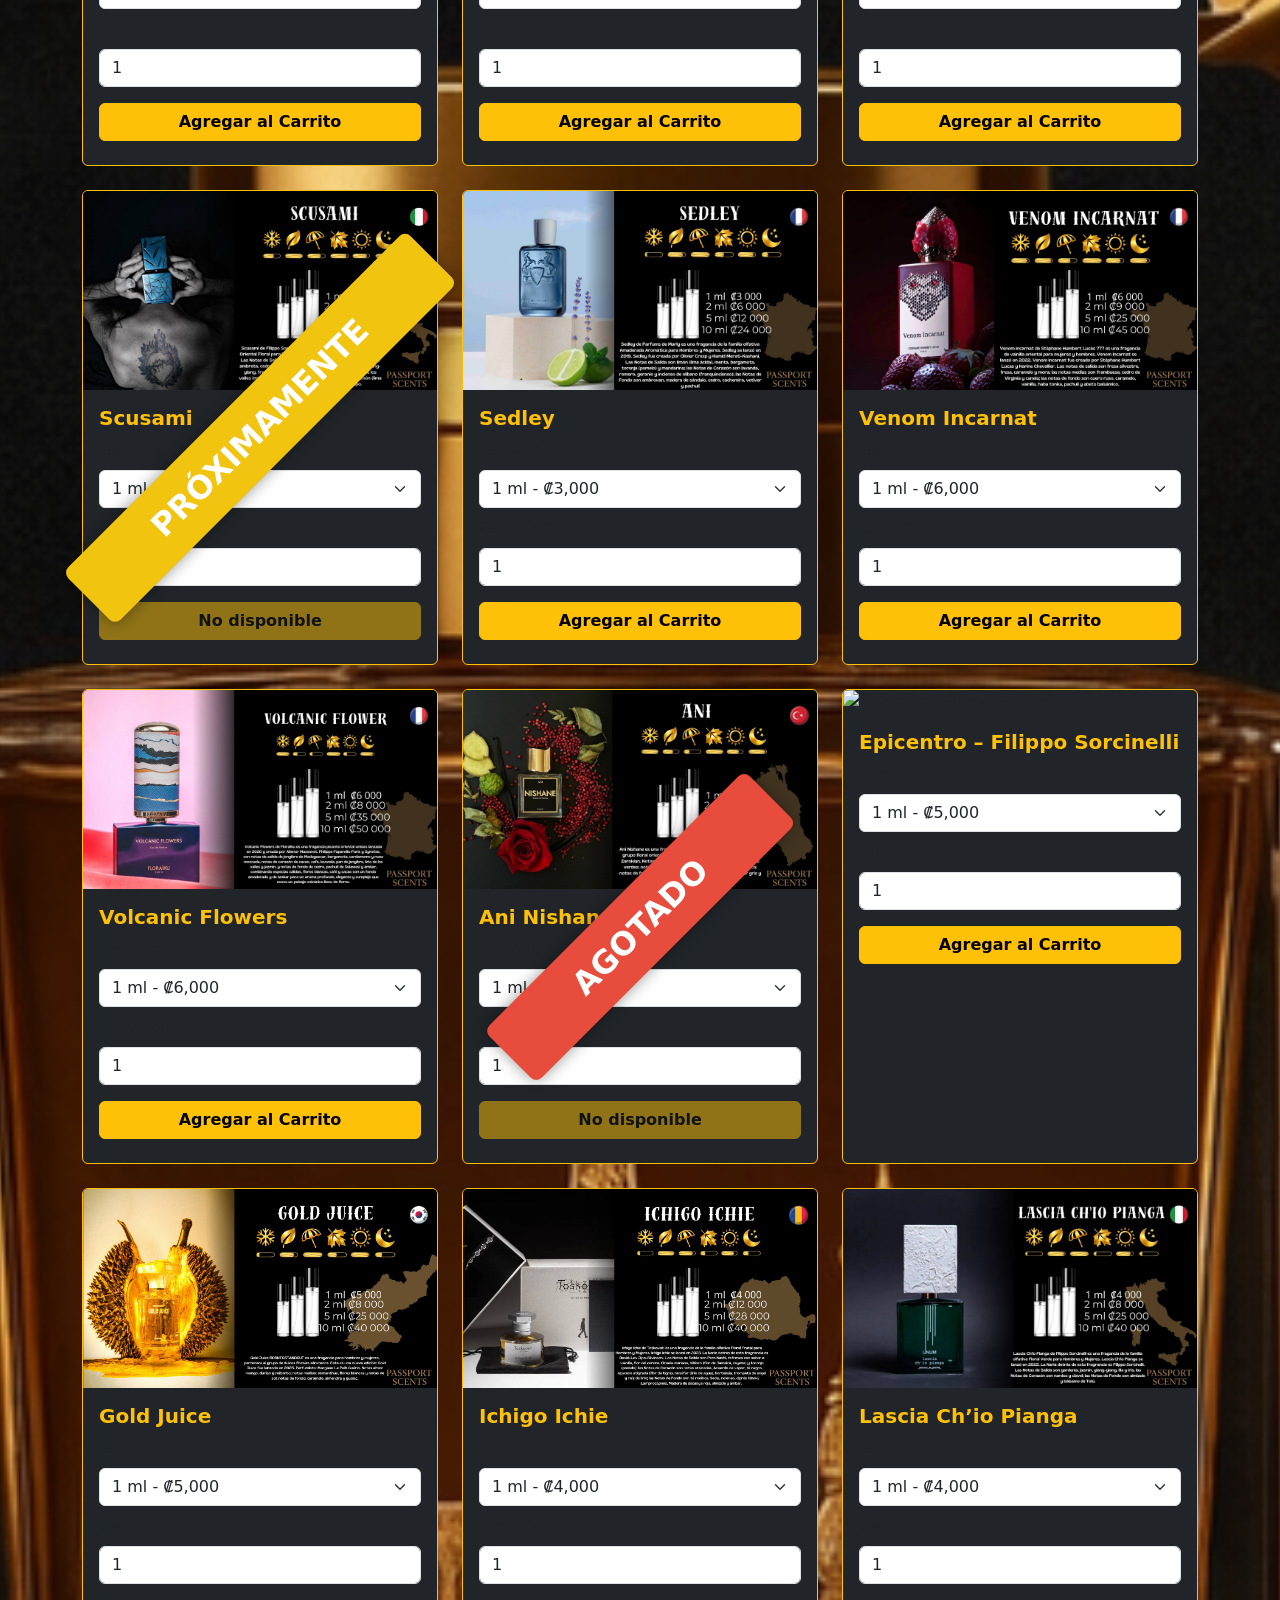
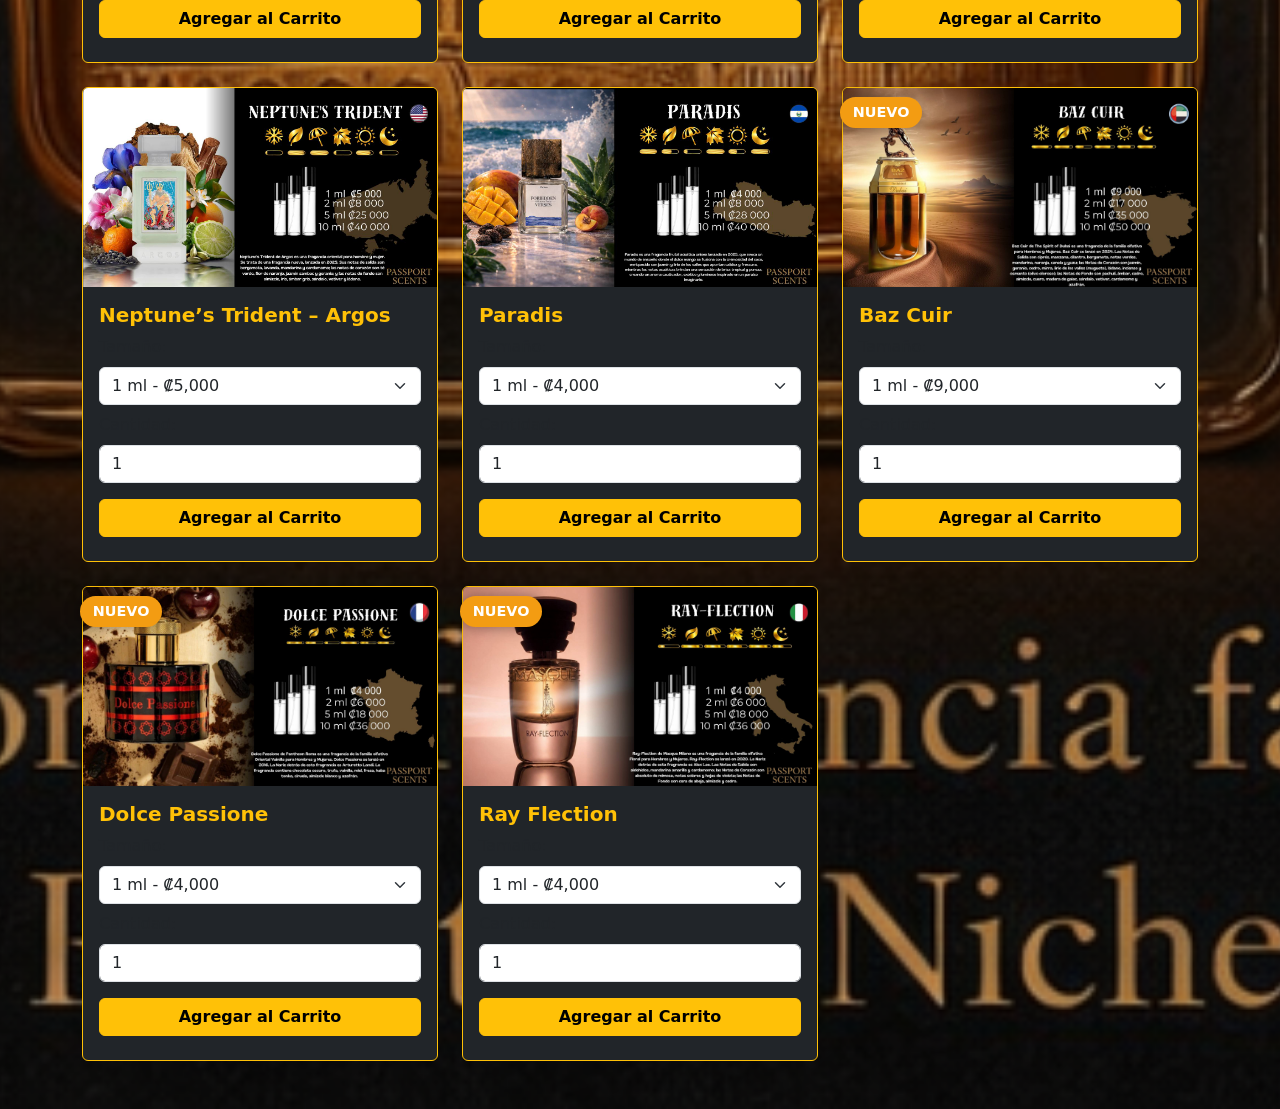
==== commit 129dce95: "Final 1.1.2" ====
--- a/views/catalogo.html
+++ b/views/catalogo.html
@@ -34,11 +34,20 @@
 
 <!-- Selector de país -->
 <select id="filtroPais" class="form-select mb-3">
+
   <option value="todos">Todos los países</option>
   <option value="Francia">Francia</option>
   <option value="Italia">Italia</option>
+  <option value="Turquía">Turquía</option>
+  <option value="Corea del Sur">Corea del Sur</option>
+  <option value="Rumania">Rumania</option>
+  <option value="Estados Unidos">Estados Unidos</option>
+  <option value="El Salvador">El Salvador</option>
   <option value="Canadá">Canadá</option>
   <option value="Reino Unido">Reino Unido</option>
+  <option value="Emiratos Árabes Unidos">Emiratos Árabes Unidos</option>
+  
+
 </select>
 
   <!-- Catálogo -->
@@ -48,12 +57,12 @@
 
       <!-- Rock Rose -->
 
-     <div class="col-12 col-md-6 col-lg-4">
-  <div class="card bg-dark border-warning h-100"
+     <div class="col-12 col-md-6 col-lg-4 position-relative" 
        data-nombre="Rock Rose"
        data-pais="Reino Unido"
        data-notas="Oriental Fougere">
 
+       <div class="card bg-dark border-warning h-100"> 
     <!-- Imagen clickeable -->
     <img src="../img/detallada/Rock Rose.jpg" 
          class="card-img-top cursor-pointer" 
@@ -98,12 +107,11 @@
 
 
 <!-- Ambre Rubis -->
-    <div class="col-12 col-md-6 col-lg-4">
-  <div class="card bg-dark border-warning h-100"
+    <div class="col-12 col-md-6 col-lg-4 position-relative " 
        data-nombre="Ambre Rubis"
        data-pais="Francia"
        data-notas="Oriental">
-
+<div class="card bg-dark border-warning h-100"> 
     <!-- Imagen clickeable -->
     <img src="../img/detallada/Amber Rubis.jpg" 
          class="card-img-top cursor-pointer" 
@@ -146,12 +154,11 @@
 </div>
 
 <!-- Cobalt Blue -->
-<div class="col-12 col-md-6 col-lg-4">
-  <div class="card bg-dark border-warning h-100"
+<div class="col-12 col-md-6 col-lg-4 position-relative" 
        data-nombre="Cobalt Blue"
        data-pais="Italia"
        data-notas="Amaderada Floral Especiada">
-
+<div class="card bg-dark border-warning h-100"> 
     <!-- Imagen clickeable -->
     <img src="..//img/detallada/Cobalt Blue.jpg" 
          class="card-img-top cursor-pointer" 
@@ -194,12 +201,12 @@
 </div>
 
 <!-- Dangerous -->
-<div class="col-12 col-md-6 col-lg-4">
-  <div class="card bg-dark border-warning h-100"
+<div class="col-12 col-md-6 col-lg-4 position-relative" 
        data-nombre="Dangerous Complicity"
        data-pais="Francia"
        data-notas="Aromática">
-
+ 
+       <div class="card bg-dark border-warning h-100"> 
     <!-- Imagen clickeable -->
     <img src="..//img/detallada/Dangerous Complicity.jpg" 
          class="card-img-top cursor-pointer" 
@@ -243,12 +250,11 @@
 
 <!-- Dulce Pear -->
 
-  <div class="col-12 col-md-6 col-lg-4">
-  <div class="card bg-dark border-warning h-100"
+  <div class="col-12 col-md-6 col-lg-4 position-relative" 
        data-nombre="Dulce Pear"
        data-pais="Francia"
        data-notas="Almizcle Amaderado Floral">
-
+<div class="card bg-dark border-warning h-100"> 
     <!-- Imagen clickeable -->
     <img src="..//img/detallada/Dulce Pear.jpg" 
          class="card-img-top cursor-pointer" 
@@ -292,12 +298,11 @@
 
 <!-- Giardinodiercole -->
 
-<div class="col-12 col-md-6 col-lg-4">
-  <div class="card bg-dark border-warning h-100"
+<div class="col-12 col-md-6 col-lg-4 position-relative" 
        data-nombre="Giardinodiercole"
        data-pais="Italia"
        data-notas="Aromática Cítrica">
-
+<div class="card bg-dark border-warning h-100"> 
     <!-- Imagen clickeable -->
     <img src="..//img/detallada/Giardinodiercole.jpg" 
          class="card-img-top cursor-pointer" 
@@ -341,12 +346,11 @@
 
 
 <!-- Lovebird -->
-<div class="col-12 col-md-6 col-lg-4">
-  <div class="card bg-dark border-warning h-100"
+<div class="col-12 col-md-6 col-lg-4 position-relative" 
        data-nombre="Lovebird"
        data-pais="Canadá"
        data-notas="Floral Afrutada">
-
+<div class="card bg-dark border-warning h-100"> 
     <!-- Imagen clickeable -->
     <img src="../img/detallada/Lovebird.jpg" 
          class="card-img-top cursor-pointer" 
@@ -390,12 +394,11 @@
 
 <!-- Paragon -->
 
-<div class="col-12 col-md-6 col-lg-4">
-  <div class="card bg-dark border-warning h-100"
+<div class="col-12 col-md-6 col-lg-4 position-relative" 
        data-nombre="Paragon"
        data-pais="Francia"
        data-notas="Amaderada Especiada">
-
+<div class="card bg-dark border-warning h-100">
     <!-- Imagen clickeable -->
     <img src="../img/detallada/Paragon.jpg" 
          class="card-img-top cursor-pointer" 
@@ -438,12 +441,11 @@
 </div>
 
 <!-- Porthole -->
-<div class="col-12 col-md-6 col-lg-4">
-  <div class="card bg-dark border-warning h-100"
+<div class="col-12 col-md-6 col-lg-4 position-relative" 
        data-nombre="Porthole"
        data-pais="Francia"
        data-notas="Floral Afrutado">
-
+<div class="card bg-dark border-warning h-100">
     <!-- Imagen clickeable -->
     <img src="../img/detallada/Porthole.jpg" 
          class="card-img-top cursor-pointer" 
@@ -486,12 +488,11 @@
 </div>
 
 <!-- Scusami -->
-<div class="col-12 col-md-6 col-lg-4">
-  <div class="card bg-dark border-warning h-100"
+<div class="col-12 col-md-6 col-lg-4 position-relative" id="scusami-card"
        data-nombre="Scusami"
        data-pais="Italia"
        data-notas="Oriental Floral">
-
+<div class="card bg-dark border-warning h-100">
     <!-- Imagen clickeable -->
     <img src="../img/detallada/Scusami.jpg" 
          class="card-img-top cursor-pointer" 
@@ -534,12 +535,12 @@
 </div>
 
 <!-- Sedley -->
-<div class="col-12 col-md-6 col-lg-4">
+<div class="col-12 col-md-6 col-lg-4 position-relative"
   <div class="card bg-dark border-warning h-100"
        data-nombre="Sedley"
        data-pais="Francia"
        data-notas="Amaderada Aromática">
-
+<div class="card bg-dark border-warning h-100">
     <!-- Imagen clickeable -->
     <img src="../img/detallada/Sedley.jpg" 
          class="card-img-top cursor-pointer" 
@@ -582,12 +583,12 @@
 </div>
 
 <!--Venom Incarnat  -->
-<div class="col-12 col-md-6 col-lg-4">
-  <div class="card bg-dark border-warning h-100"
+<div class="col-12 col-md-6 col-lg-4 position-relative"
+  
        data-nombre="Venom Incarnat"
        data-pais="Francia"
        data-notas="Vainilla Oriental">
-
+<div class="card bg-dark border-warning h-100">
     <!-- Imagen clickeable -->
     <img src="../img/detallada/Venom Incarnat.jpg" 
          class="card-img-top cursor-pointer" 
@@ -630,12 +631,12 @@
 </div>
 
 <!-- Volcanic Flowers -->
-<div class="col-12 col-md-6 col-lg-4">
-  <div class="card bg-dark border-warning h-100"
+<div class="col-12 col-md-6 col-lg-4 position-relative"
+  
        data-nombre="Volcanic Flowers"
        data-pais="Francia"
        data-notas="Picante Oriental">
-
+<div class="card bg-dark border-warning h-100">
     <!-- Imagen clickeable -->
     <img src="../img/detallada/Volcanic Flower.jpg" 
          class="card-img-top cursor-pointer" 
@@ -678,6 +679,495 @@
 </div>
 
 
+<!-- ANI -->
+<div class="col-12 col-md-6 col-lg-4 position-relative " id="ani-card"
+  
+       data-nombre="Ani"
+       data-pais="Turquía"
+       data-notas="Floral Oriental Unisex">
+<div class="card bg-dark border-warning h-100">
+    <!-- Imagen clickeable -->
+    <img src="../img/detallada/Ani.jpg" 
+         class="card-img-top cursor-pointer" 
+         alt="Ani Nishane"
+         data-bs-toggle="modal" 
+         data-bs-target="#imagenModalAni">
+
+    <div class="card-body">
+      <h5 class="card-title text-warning fw-bold">Ani  Nishane</h5>
+
+      <!-- Ficha rápida -->
+      <label for="sizeani" class="form-label">Tamaño:</label>
+      <select id="sizeani" class="form-select mb-2">
+        <option value="1ml">1 ml - ₡5,000</option>
+        <option value="2ml">2 ml - ₡8,000</option>
+        <option value="5ml">5 ml - ₡15,000</option>
+        <option value="10ml">10 ml - ₡30,000</option>
+      </select>
+
+      <label for="cantidadani" class="form-label">Cantidad:</label>
+      <input type="number" id="cantidadani" class="form-control mb-3" min="1" value="1">
+
+      <button class="btn btn-warning w-100 fw-bold mb-2" onclick="agregarAlCarrito('Ani', this)">
+        Agregar al Carrito
+      </button>
+    </div>
+  </div>
+</div>
+
+<!-- Modal fullscreen solo con imagen -->
+<div class="modal fade" id="imagenModalAni" tabindex="-1">
+  <div class="modal-dialog modal-fullscreen">
+    <div class="modal-content bg-dark">
+      <div class="modal-body p-0 d-flex justify-content-center align-items-center">
+        <img src="../img/detallada/Ani.jpg" class="img-fluid fullscreen-img" alt="Ani Nishane">
+      </div>
+      <button type="button" class="btn-close btn-close-white position-absolute top-0 end-0 m-3" data-bs-dismiss="modal"></button>
+    </div>
+  </div>
+</div>
+
+<!-- Epicentro -->
+<div class="col-12 col-md-6 col-lg-4 position-relative"
+     data-nombre="Epicentro"
+     data-pais="Italia"
+     data-notas="Leñoso Aromático Unisex">
+
+  <div class="card bg-dark border-warning h-100">
+    <!-- Imagen clickeable -->
+    <img src="../img/detallada/epicentro.jpg" 
+         class="card-img-top cursor-pointer" 
+         alt="Epicentro Filippo Sorcinelli"
+         data-bs-toggle="modal" 
+         data-bs-target="#imagenModalEpicentro">
+
+    <div class="card-body">
+      <h5 class="card-title text-warning fw-bold">Epicentro – Filippo Sorcinelli</h5>
+
+      <!-- Ficha rápida -->
+      <label for="sizeepicentro" class="form-label">Tamaño:</label>
+      <select id="sizeepicentro" class="form-select mb-2">
+        <option value="1ml">1 ml - ₡5,000</option>
+        <option value="2ml">2 ml - ₡8,000</option>
+        <option value="5ml">5 ml - ₡25,000</option>
+        <option value="10ml">10 ml - ₡40,000</option>
+      </select>
+
+      <label for="cantidadepicentro" class="form-label">Cantidad:</label>
+      <input type="number" id="cantidadepicentro" class="form-control mb-3" min="1" value="1">
+
+      <button class="btn btn-warning w-100 fw-bold mb-2" onclick="agregarAlCarrito('Epicentro', this)">
+        Agregar al Carrito
+      </button>
+    </div>
+  </div>
+</div>
+
+<!-- Modal fullscreen solo con imagen -->
+<div class="modal fade" id="imagenModalEpicentro" tabindex="-1">
+  <div class="modal-dialog modal-fullscreen">
+    <div class="modal-content bg-dark">
+      <div class="modal-body p-0 d-flex justify-content-center align-items-center">
+        <img src="../img/detallada/epicentro.jpg" class="img-fluid fullscreen-img" alt="Epicentro Filippo Sorcinelli">
+      </div>
+      <button type="button" class="btn-close btn-close-white position-absolute top-0 end-0 m-3" data-bs-dismiss="modal"></button>
+    </div>
+  </div>
+</div>
+
+
+<!-- Gold Juice -->
+<div class="col-12 col-md-6 col-lg-4 position-relative"
+     data-nombre="Gold Juice"
+     data-pais="Corea del Sur"
+     data-notas="Dulce Floral Afrutado Unisex">
+
+  <div class="card bg-dark border-warning h-100">
+    <!-- Imagen clickeable -->
+    <img src="../img/detallada/Gold Juice.jpg" 
+         class="card-img-top cursor-pointer" 
+         alt="Gold Juice BORNTOSTANDOUT"
+         data-bs-toggle="modal" 
+         data-bs-target="#imagenModalGoldJuice">
+
+    <div class="card-body">
+      <h5 class="card-title text-warning fw-bold">Gold Juice</h5>
+
+      <!-- Ficha rápida -->
+      <label for="sizegoldjuice" class="form-label">Tamaño:</label>
+      <select id="sizegoldjuice" class="form-select mb-2">
+        <option value="1ml">1 ml - ₡5,000</option>
+        <option value="2ml">2 ml - ₡8,000</option>
+        <option value="5ml">5 ml - ₡25,000</option>
+        <option value="10ml">10 ml - ₡40,000</option>
+      </select>
+
+      <label for="cantidadgoldjuice" class="form-label">Cantidad:</label>
+      <input type="number" id="cantidadgoldjuice" class="form-control mb-3" min="1" value="1">
+
+      <button class="btn btn-warning w-100 fw-bold mb-2" onclick="agregarAlCarrito('Gold Juice', this)">
+        Agregar al Carrito
+      </button>
+    </div>
+  </div>
+</div>
+
+<!-- Modal fullscreen solo con imagen -->
+<div class="modal fade" id="imagenModalGoldJuice" tabindex="-1">
+  <div class="modal-dialog modal-fullscreen">
+    <div class="modal-content bg-dark">
+      <div class="modal-body p-0 d-flex justify-content-center align-items-center">
+        <img src="../img/detallada/Gold Juice.jpg" class="img-fluid fullscreen-img" alt="Gold Juice BORNTOSTANDOUT">
+      </div>
+      <button type="button" class="btn-close btn-close-white position-absolute top-0 end-0 m-3" data-bs-dismiss="modal"></button>
+    </div>
+  </div>
+</div>
+
+
+<!-- Ichigo Ichie -->
+<div class="col-12 col-md-6 col-lg-4 position-relative"
+     data-nombre="Ichigo Ichie"
+     data-pais="Rumania"
+     data-notas="Floral Frutal Unisex">
+
+  <div class="card bg-dark border-warning h-100">
+    <!-- Imagen clickeable -->
+    <img src="../img/detallada/Ichigo.jpg" 
+         class="card-img-top cursor-pointer" 
+         alt="Ichigo Ichie"
+         data-bs-toggle="modal" 
+         data-bs-target="#imagenModalIchigo">
+
+    <div class="card-body">
+      <h5 class="card-title text-warning fw-bold">Ichigo Ichie</h5>
+
+      <!-- Ficha rápida -->
+      <label for="sizeichigoichie" class="form-label">Tamaño:</label>
+      <select id="sizeichigoichie" class="form-select mb-2">
+        <option value="1ml">1 ml - ₡4,000</option>
+        <option value="2ml">2 ml - ₡12,000</option>
+        <option value="5ml">5 ml - ₡28,000</option>
+        <option value="10ml">10 ml - ₡40,000</option>
+      </select>
+
+      <label for="cantidadichigoichie" class="form-label">Cantidad:</label>
+      <input type="number" id="cantidadichigoichie" class="form-control mb-3" min="1" value="1">
+
+      <button class="btn btn-warning w-100 fw-bold mb-2" onclick="agregarAlCarrito('Ichigo Ichie', this)">
+        Agregar al Carrito
+      </button>
+    </div>
+  </div>
+</div>
+
+<!-- Modal fullscreen solo con imagen -->
+<div class="modal fade" id="imagenModalIchigo" tabindex="-1">
+  <div class="modal-dialog modal-fullscreen">
+    <div class="modal-content bg-dark">
+      <div class="modal-body p-0 d-flex justify-content-center align-items-center">
+        <img src="../img/detallada/Ichigo.jpg" class="img-fluid fullscreen-img" alt="Ichigo Ichie Toskovat’">
+      </div>
+      <button type="button" class="btn-close btn-close-white position-absolute top-0 end-0 m-3" data-bs-dismiss="modal"></button>
+    </div>
+  </div>
+</div>
+
+
+
+<!-- Lascia Ch’io Pianga -->
+<div class="col-12 col-md-6 col-lg-4 position-relative"
+     data-nombre="Lascia Ch’io Pianga"
+     data-pais="Italia"
+     data-notas="Floral Verde Unisex">
+
+  <div class="card bg-dark border-warning h-100">
+    <!-- Imagen clickeable -->
+    <img src="../img/detallada/Lascia Ch`lo.jpg" 
+         class="card-img-top cursor-pointer" 
+         alt="Lascia Ch’io Pianga UNUM"
+         data-bs-toggle="modal" 
+         data-bs-target="#imagenModalLascia">
+
+    <div class="card-body">
+      <h5 class="card-title text-warning fw-bold">Lascia Ch’io Pianga </h5>
+
+      <!-- Ficha rápida -->
+      <label for="sizelasciachiopianga" class="form-label">Tamaño:</label>
+      <select id="sizelasciachiopianga" class="form-select mb-2">
+        <option value="1ml">1 ml - ₡4,000</option>
+        <option value="2ml">2 ml - ₡8,000</option>
+        <option value="5ml">5 ml - ₡25,000</option>
+        <option value="10ml">10 ml - ₡40,000</option>
+      </select>
+
+      <label for="cantidadlasciachiopianga" class="form-label">Cantidad:</label>
+      <input type="number" id="cantidadlasciachiopianga" class="form-control mb-3" min="1" value="1">
+
+      <button class="btn btn-warning w-100 fw-bold mb-2" onclick="agregarAlCarrito('Lascia Ch’io Pianga', this)">
+        Agregar al Carrito
+      </button>
+    </div>
+  </div>
+</div>
+
+<!-- Modal fullscreen solo con imagen -->
+<div class="modal fade" id="imagenModalLascia" tabindex="-1">
+  <div class="modal-dialog modal-fullscreen">
+    <div class="modal-content bg-dark">
+      <div class="modal-body p-0 d-flex justify-content-center align-items-center">
+        <img src="../img/detallada/Lascia Ch`lo.jpg" class="img-fluid fullscreen-img" alt="Lascia Ch’io Pianga UNUM">
+      </div>
+      <button type="button" class="btn-close btn-close-white position-absolute top-0 end-0 m-3" data-bs-dismiss="modal"></button>
+    </div>
+  </div>
+</div>
+
+
+<!-- Neptune’s Trident -->
+<div class="col-12 col-md-6 col-lg-4 position-relative"
+     data-nombre="Neptune’s Trident"
+     data-pais="Estados Unidos"
+     data-notas="Oriental Unisex">
+
+  <div class="card bg-dark border-warning h-100">
+    <!-- Imagen clickeable -->
+    <img src="../img/detallada/Neptunes.jpg" 
+         class="card-img-top cursor-pointer" 
+         alt="Neptune’s Trident Argos"
+         data-bs-toggle="modal" 
+         data-bs-target="#imagenModalNeptune">
+
+    <div class="card-body">
+      <h5 class="card-title text-warning fw-bold">Neptune’s Trident – Argos</h5>
+
+      <!-- Ficha rápida -->
+      <label for="sizeneptunestrident" class="form-label">Tamaño:</label>
+      <select id="sizeneptunestrident" class="form-select mb-2">
+        <option value="1ml">1 ml - ₡5,000</option>
+        <option value="2ml">2 ml - ₡8,000</option>
+        <option value="5ml">5 ml - ₡25,000</option>
+        <option value="10ml">10 ml - ₡40,000</option>
+      </select>
+
+      <label for="cantidadneptunestrident" class="form-label">Cantidad:</label>
+      <input type="number" id="cantidadneptunestrident" class="form-control mb-3" min="1" value="1">
+
+      <button class="btn btn-warning w-100 fw-bold mb-2" onclick="agregarAlCarrito('Neptune’s Trident', this)">
+        Agregar al Carrito
+      </button>
+    </div>
+  </div>
+</div>
+
+<!-- Modal fullscreen solo con imagen -->
+<div class="modal fade" id="imagenModalNeptune" tabindex="-1">
+  <div class="modal-dialog modal-fullscreen">
+    <div class="modal-content bg-dark">
+      <div class="modal-body p-0 d-flex justify-content-center align-items-center">
+        <img src="../img/detallada//Neptunes.jpg" class="img-fluid fullscreen-img" alt="Neptune’s Trident Argos">
+      </div>
+      <button type="button" class="btn-close btn-close-white position-absolute top-0 end-0 m-3" data-bs-dismiss="modal"></button>
+    </div>
+  </div>
+</div>
+
+
+<!-- Paradis -->
+<div class="col-12 col-md-6 col-lg-4 position-relative"
+     data-nombre="Paradis"
+     data-pais="El Salvador"
+     data-notas="Frutal Acuática Unisex">
+
+  <div class="card bg-dark border-warning h-100">
+    <!-- Imagen clickeable -->
+    <img src="../img/detallada/Paradis.jpg" 
+         class="card-img-top cursor-pointer" 
+         alt="Paradis"
+         data-bs-toggle="modal" 
+         data-bs-target="#imagenModalParadis">
+
+    <div class="card-body">
+      <h5 class="card-title text-warning fw-bold">Paradis</h5>
+
+      <!-- Ficha rápida -->
+      <label for="sizeparadis" class="form-label">Tamaño:</label>
+      <select id="sizeparadis" class="form-select mb-2">
+        <option value="1ml">1 ml - ₡4,000</option>
+        <option value="2ml">2 ml - ₡8,000</option>
+        <option value="5ml">5 ml - ₡28,000</option>
+        <option value="10ml">10 ml - ₡40,000</option>
+      </select>
+
+      <label for="cantidadparadis" class="form-label">Cantidad:</label>
+      <input type="number" id="cantidadparadis" class="form-control mb-3" min="1" value="1">
+
+      <button class="btn btn-warning w-100 fw-bold mb-2" onclick="agregarAlCarrito('Paradis', this)">
+        Agregar al Carrito
+      </button>
+    </div>
+  </div>
+</div>
+
+<!-- Modal fullscreen solo con imagen -->
+<div class="modal fade" id="imagenModalParadis" tabindex="-1">
+  <div class="modal-dialog modal-fullscreen">
+    <div class="modal-content bg-dark">
+      <div class="modal-body p-0 d-flex justify-content-center align-items-center">
+        <img src="../img/detallada/Paradis.jpg" class="img-fluid fullscreen-img" alt="Paradis">
+      </div>
+      <button type="button" class="btn-close btn-close-white position-absolute top-0 end-0 m-3" data-bs-dismiss="modal"></button>
+    </div>
+  </div>
+</div>
+
+
+<!-- Baz Cuir -->
+<div class="col-12 col-md-6 col-lg-4 position-relative" id="Baz-card"
+     data-nombre="Baz Cuir"
+     data-pais="Emiratos Árabes Unidos"
+     data-notas="Amaderada Oriental Unisex">
+
+  <div class="card bg-dark border-warning h-100">
+    <!-- Imagen clickeable -->
+    <img src="../img/detallada/Baz Cuir.jpg" 
+         class="card-img-top cursor-pointer" 
+         alt="Baz Cuir The Spirit of Dubai"
+         data-bs-toggle="modal" 
+         data-bs-target="#imagenModalBazCuir">
+
+    <div class="card-body">
+      <h5 class="card-title text-warning fw-bold">Baz Cuir</h5>
+
+      <!-- Ficha rápida -->
+      <label for="sizebazcuir" class="form-label">Tamaño:</label>
+      <select id="sizebazcuir" class="form-select mb-2">
+        <option value="1ml">1 ml - ₡9,000</option>
+        <option value="2ml">2 ml - ₡17,000</option>
+        <option value="5ml">5 ml - ₡35,000</option>
+        <option value="10ml">10 ml - ₡50,000</option>
+      </select>
+
+      <label for="cantidadbazcuir" class="form-label">Cantidad:</label>
+      <input type="number" id="cantidadbazcuir" class="form-control mb-3" min="1" value="1">
+
+      <button class="btn btn-warning w-100 fw-bold mb-2" onclick="agregarAlCarrito('Baz Cuir', this)">
+        Agregar al Carrito
+      </button>
+    </div>
+  </div>
+</div>
+
+<!-- Modal fullscreen solo con imagen -->
+<div class="modal fade" id="imagenModalBazCuir" tabindex="-1">
+  <div class="modal-dialog modal-fullscreen">
+    <div class="modal-content bg-dark">
+      <div class="modal-body p-0 d-flex justify-content-center align-items-center">
+        <img src="../img/detallada/Baz Cuir.jpg" class="img-fluid fullscreen-img" alt="Baz Cuir The Spirit of Dubai">
+      </div>
+      <button type="button" class="btn-close btn-close-white position-absolute top-0 end-0 m-3" data-bs-dismiss="modal"></button>
+    </div>
+  </div>
+</div>
+
+<!-- Dolce Passione -->
+<div class="col-12 col-md-6 col-lg-4 position-relative" id="Dolce-card"
+     data-nombre="Dolce Passione"
+     data-pais="Francia"
+     data-notas="Oriental Vainilla Unisex">
+
+  <div class="card bg-dark border-warning h-100">
+    <!-- Imagen clickeable -->
+    <img src="../img/detallada/Dolce Passione.jpg" 
+         class="card-img-top cursor-pointer" 
+         alt="Dolce Passione Pantheon Roma"
+         data-bs-toggle="modal" 
+         data-bs-target="#imagenModalDolcePassione">
+
+    <div class="card-body">
+      <h5 class="card-title text-warning fw-bold">Dolce Passione</h5>
+
+      <!-- Ficha rápida -->
+      <label for="sizedolcepassione" class="form-label">Tamaño:</label>
+      <select id="sizedolcepassione" class="form-select mb-2">
+        <option value="1ml">1 ml - ₡4,000</option>
+        <option value="2ml">2 ml - ₡6,000</option>
+        <option value="5ml">5 ml - ₡18,000</option>
+        <option value="10ml">10 ml - ₡36,000</option>
+      </select>
+
+      <label for="cantidaddolcepassione" class="form-label">Cantidad:</label>
+      <input type="number" id="cantidaddolcepassione" class="form-control mb-3" min="1" value="1">
+
+      <button class="btn btn-warning w-100 fw-bold mb-2" onclick="agregarAlCarrito('Dolce Passione', this)">
+        Agregar al Carrito
+      </button>
+    </div>
+  </div>
+</div>
+
+<!-- Modal fullscreen solo con imagen -->
+<div class="modal fade" id="imagenModalDolcePassione" tabindex="-1">
+  <div class="modal-dialog modal-fullscreen">
+    <div class="modal-content bg-dark">
+      <div class="modal-body p-0 d-flex justify-content-center align-items-center">
+        <img src="../img/detallada/Dolce Passione.jpg" class="img-fluid fullscreen-img" alt="Dolce Passione Pantheon Roma">
+      </div>
+      <button type="button" class="btn-close btn-close-white position-absolute top-0 end-0 m-3" data-bs-dismiss="modal"></button>
+    </div>
+  </div>
+</div>
+
+<!-- Ray-Flection -->
+<div class="col-12 col-md-6 col-lg-4 position-relative" id="Ray-card"
+     data-nombre="Ray-Flection"
+     data-pais="Italia"
+     data-notas="Floral Unisex">
+
+  <div class="card bg-dark border-warning h-100">
+    <!-- Imagen clickeable -->
+    <img src="../img/detallada/Ray Flection.jpg" 
+         class="card-img-top cursor-pointer" 
+         alt="Ray-Flection Masque Milano"
+         data-bs-toggle="modal" 
+         data-bs-target="#imagenModalRayFlection">
+
+    <div class="card-body">
+      <h5 class="card-title text-warning fw-bold">Ray Flection</h5>
+
+      <!-- Ficha rápida -->
+      <label for="sizerayflection" class="form-label">Tamaño:</label>
+      <select id="sizerayflection" class="form-select mb-2">
+        <option value="1ml">1 ml - ₡4,000</option>
+        <option value="2ml">2 ml - ₡6,000</option>
+        <option value="5ml">5 ml - ₡18,000</option>
+        <option value="10ml">10 ml - ₡36,000</option>
+      </select>
+
+      <label for="cantidadrayflection" class="form-label">Cantidad:</label>
+      <input type="number" id="cantidadrayflection" class="form-control mb-3" min="1" value="1">
+
+      <button class="btn btn-warning w-100 fw-bold mb-2" onclick="agregarAlCarrito('Ray Flection', this)">
+        Agregar al Carrito
+      </button>
+    </div>
+  </div>
+</div>
+
+<!-- Modal fullscreen solo con imagen -->
+<div class="modal fade" id="imagenModalRayFlection" tabindex="-1">
+  <div class="modal-dialog modal-fullscreen">
+    <div class="modal-content bg-dark">
+      <div class="modal-body p-0 d-flex justify-content-center align-items-center">
+        <img src="../img/detallada/Ray Flection.jpg" class="img-fluid fullscreen-img" alt="Ray-Flection Masque Milano">
+      </div>
+      <button type="button" class="btn-close btn-close-white position-absolute top-0 end-0 m-3" data-bs-dismiss="modal"></button>
+    </div>
+  </div>
+</div>
+
+
+
 
 <!-- //fin de contenedor -->
     </div>
--- a/res/css/style.css
+++ b/res/css/style.css
@@ -13,6 +13,31 @@
     background-attachment: scroll;
   }
 }
+/* Por defecto (móvil): ancho completo */
+#buscador,
+#filtroPais {
+  border: 2px solid #d4af37;
+  background-color: #111;
+  color: #fff;
+  width: 90%;        /* siempre full en móvil */
+  display: block;
+  margin: 0 auto; 
+}
+
+/* Tablet y PC: centrado al 50% */
+@media (min-width: 768px) {
+  #buscador,
+  #filtroPais {
+    width: 60%;        /* mitad del ancho */
+    margin: 0 auto;    /* centrado */
+  }
+}
+
+#buscador::placeholder {
+  color: #aaa;
+}
+
+
 .texto{
   color: #fff;
 }
@@ -117,3 +142,48 @@
   font-size: 22px;
 }
 
+/* Etiqueta diagonal */
+.etiqueta {
+  position: absolute;
+  top: 0;
+  left: 0;
+  width: 100%;
+  height: 100%;
+  pointer-events: none;
+  display: flex;
+  justify-content: center;
+  align-items: center;
+  z-index: 10;
+}
+
+.etiqueta span {
+  transform: rotate(-45deg);
+  font-weight: bold;
+  font-size: 2rem;
+  color: white;
+  text-transform: uppercase;
+  padding: 0.8rem 6rem;
+  border-radius: 8px;
+  box-shadow: 0 0 15px rgba(0,0,0,0.4);
+}
+
+/* Colores específicos */
+.etiqueta.proximamente span {
+  background-color: #f1c40f;
+}
+
+.etiqueta.agotado span {
+  background-color: #e74c3c;
+}
+
+.etiqueta.nuevo span {
+  background-color: #f39c12;
+  transform: rotate(0deg);
+  position: absolute;
+  top: 10px;
+  left: 10px;
+  font-size: 0.9rem;
+  padding: 0.3rem 0.8rem;
+  border-radius: 50px;
+}
+
